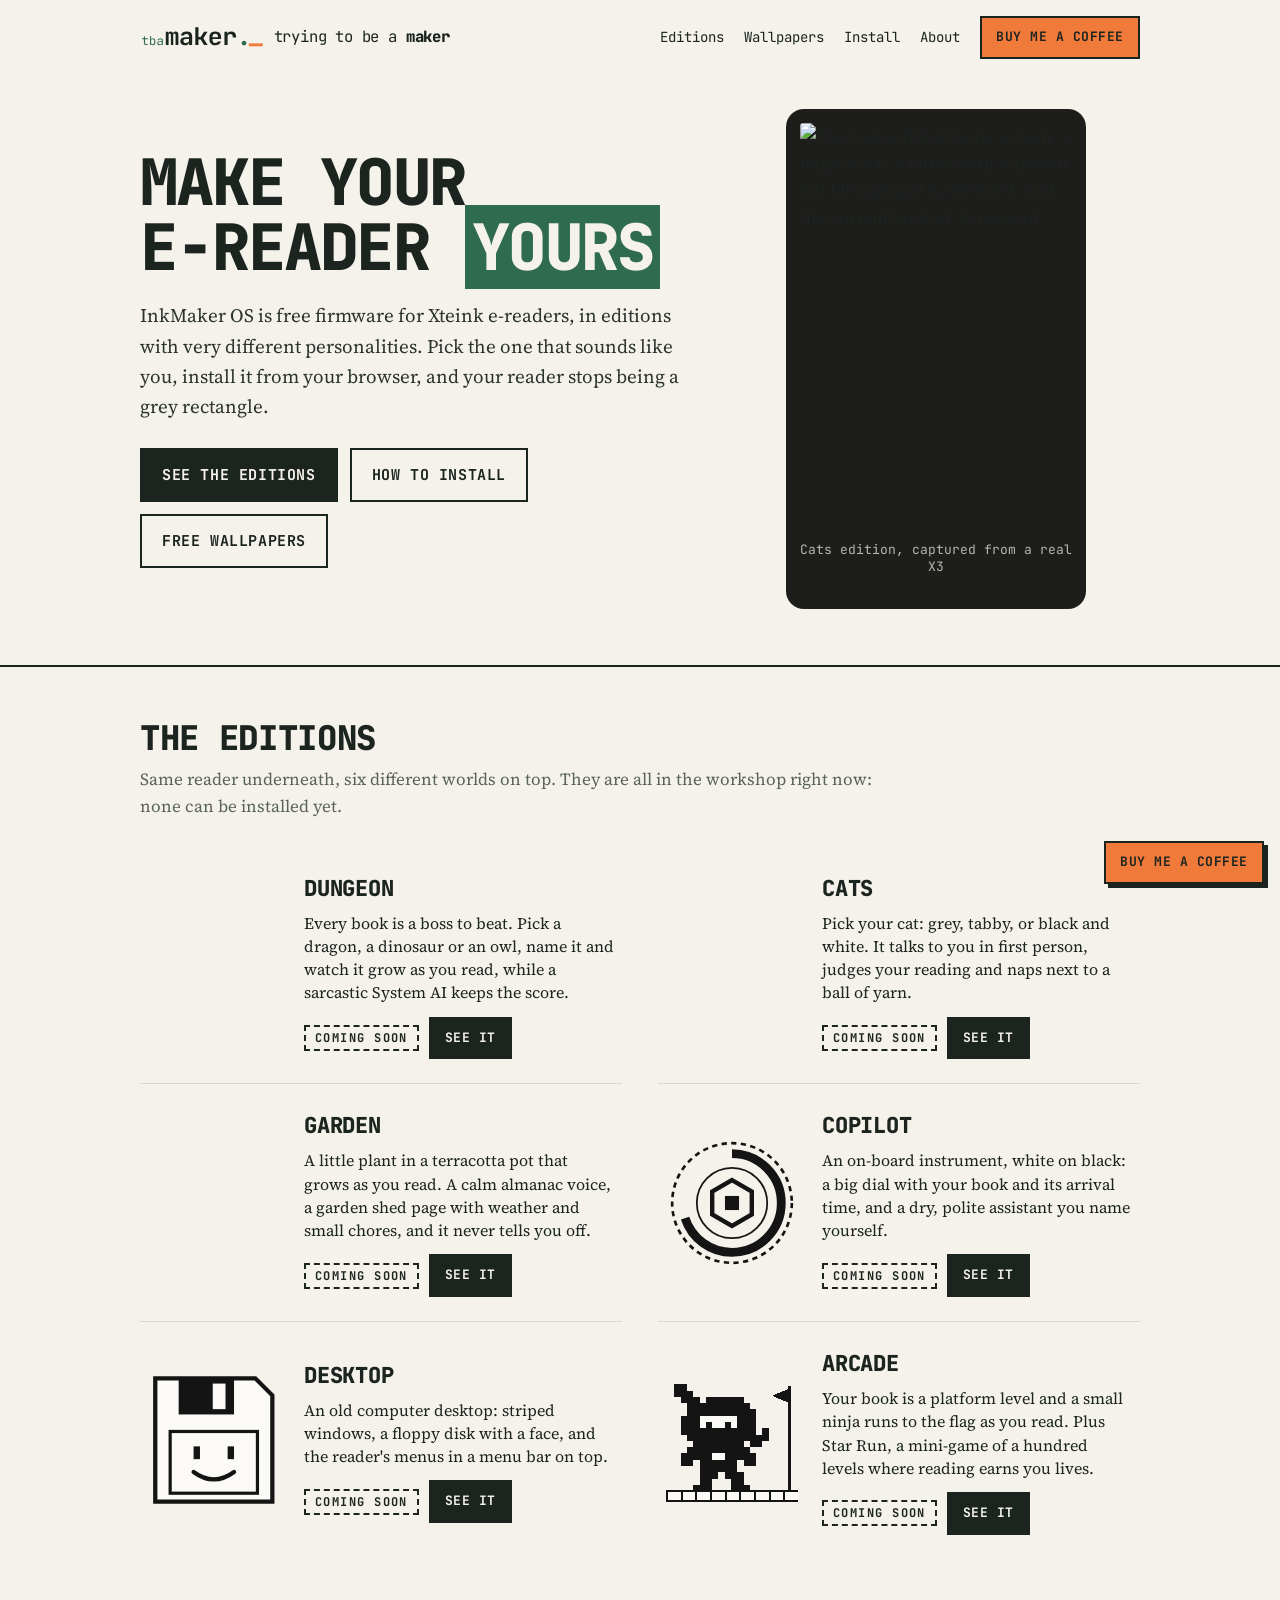
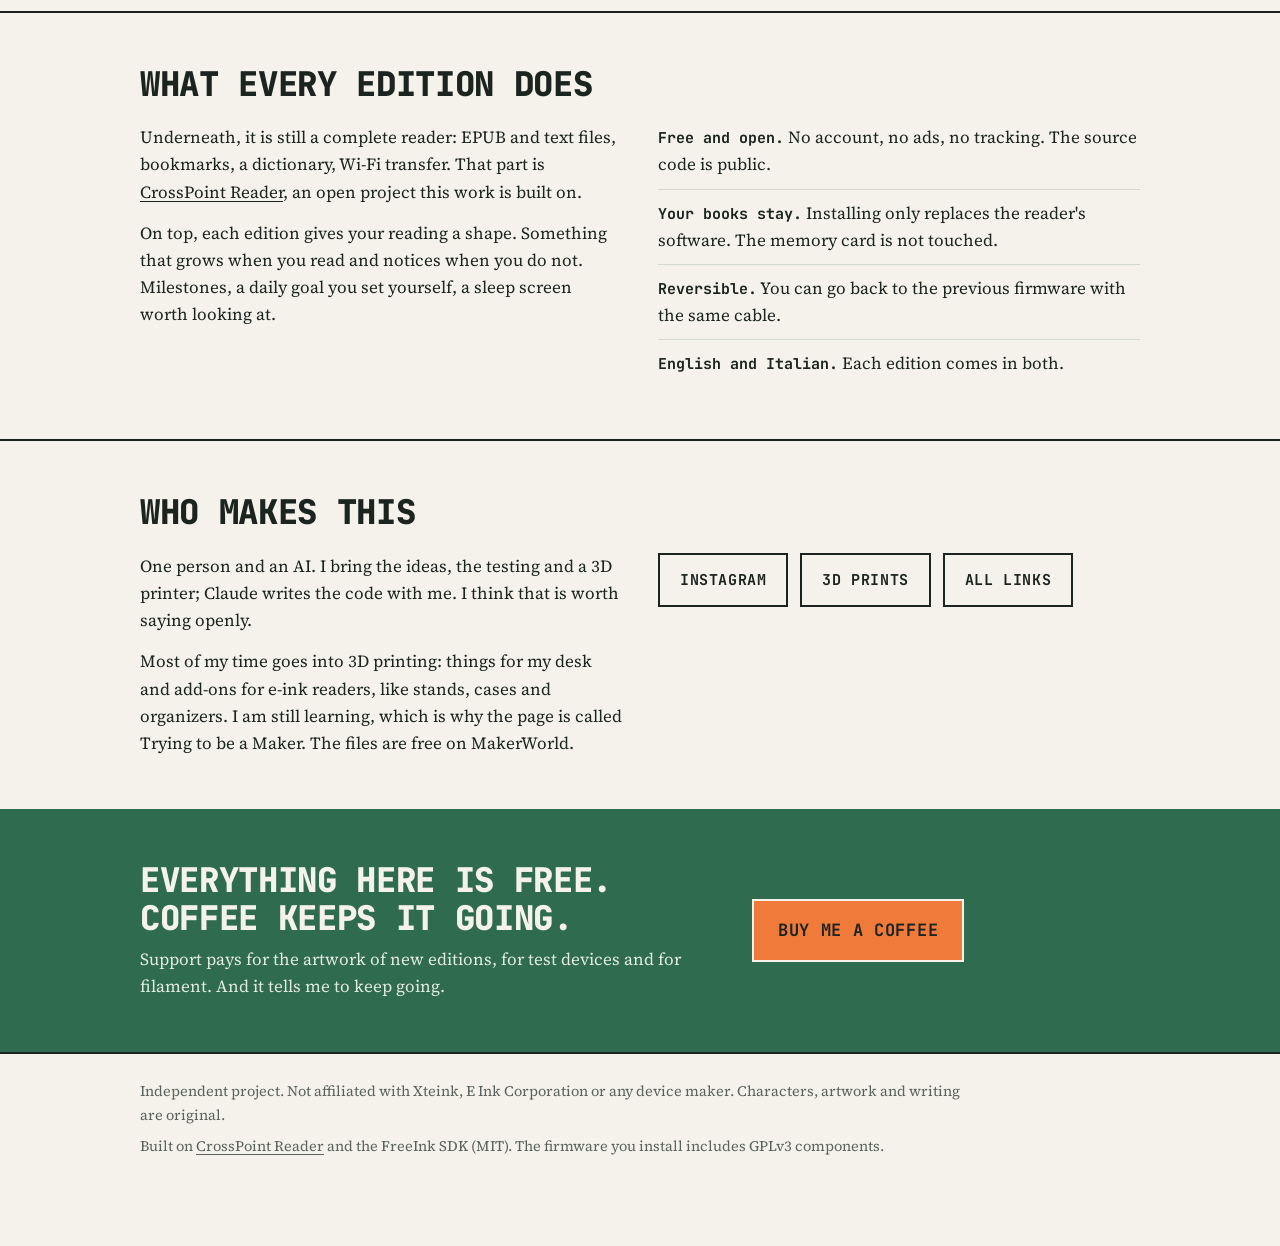
==== index.html @ 0db5577e "Nuovo marchio: Trying to be a Maker (tbamaker)" ====
<!doctype html>
<html lang="en">
<head>
<meta charset="utf-8">
<meta name="viewport" content="width=device-width, initial-scale=1">
<title>InkMaker OS — free firmware for Xteink e-readers · Trying to be a Maker</title>
<meta name="description" content="InkMaker OS, by Trying to be a Maker: free, open firmware editions for Xteink e-readers: a pet that grows as you read, a cat with opinions, a plant, and more.">
<link rel="icon" type="image/svg+xml" href="brand/favicon.svg">
<link rel="stylesheet" href="brand/brand.css?v=a68fa962">
<link rel="stylesheet" href="brand/site.css?v=b88172ac">
</head>
<body data-home="">
<div class="wrap">
  <nav class="top">
    <a class="wm" href="./"><img src="brand/mark.svg" alt=""><span class="wmt">trying to be a <b>maker</b></span></a>
    <span class="links">
      <a class="hide-s" href="#editions">Editions</a>
      <a class="hide-s" href="wallpapers.html">Wallpapers</a>
      <a class="hide-s" href="flash.html">Install</a>
      <a class="hide-s" href="#about">About</a>
      <a class="btn red small" data-support href="#support">Buy me a coffee</a>
    </span>
  </nav>

  <div class="hero">
    <div>
      <h1>Make your e&#8209;reader <em>yours</em></h1>
      <p class="lead" style="margin-top:20px">InkMaker OS is free firmware for Xteink e-readers, in editions with very different personalities. Pick the one that sounds like you, install it from your browser, and your reader stops being a grey rectangle.</p>
      <div class="cta">
        <a class="btn" href="#editions">See the editions</a>
        <a class="btn ghost" href="flash.html">How to install</a>
        <a class="btn ghost" href="wallpapers.html">Free wallpapers</a>
      </div>
    </div>
    <figure class="device">
      <img src="img/schermo_cats.png" width="528" height="792" alt="The Cats edition home screen: a large clock, a kitten with a speech bubble saying it is offended, and the current book at 26 percent.">
      <figcaption style="color:#b9b5a9">Cats edition, captured from a real X3</figcaption>
    </figure>
  </div>
</div>

<section id="editions"><div class="wrap">
  <h2>The editions</h2>
  <p class="sub">Same reader underneath, six different worlds on top. They are all in the workshop right now: none can be installed yet.</p>
  <div class="editions" id="editions-list"></div>
</div></section>

<section><div class="wrap">
  <h2>What every edition does</h2>
  <div class="two">
    <div>
      <p>Underneath, it is still a complete reader: EPUB and text files, bookmarks, a dictionary, Wi-Fi transfer. That part is <a href="https://github.com/crosspoint-reader/crosspoint-reader">CrossPoint Reader</a>, an open project this work is built on.</p>
      <p>On top, each edition gives your reading a shape. Something that grows when you read and notices when you do not. Milestones, a daily goal you set yourself, a sleep screen worth looking at.</p>
    </div>
    <ul class="plain">
      <li><b>Free and open.</b> No account, no ads, no tracking. The source code is public.</li>
      <li><b>Your books stay.</b> Installing only replaces the reader's software. The memory card is not touched.</li>
      <li><b>Reversible.</b> You can go back to the previous firmware with the same cable.</li>
      <li><b>English and Italian.</b> Each edition comes in both.</li>
    </ul>
  </div>
</div></section>

<section id="about"><div class="wrap">
  <h2>Who makes this</h2>
  <div class="two">
    <div>
      <p>One person and an AI. I bring the ideas, the testing and a 3D printer; Claude writes the code with me. I think that is worth saying openly.</p>
      <p>Most of my time goes into 3D printing: things for my desk and add-ons for e-ink readers, like stands, cases and organizers. I am still learning, which is why the page is called Trying to be a Maker. The files are free on MakerWorld.</p>
    </div>
    <div class="cta" style="display:flex;gap:12px;flex-wrap:wrap;align-content:start">
      <a class="btn ghost" data-link="instagram" href="#" hidden>Instagram</a>
      <a class="btn ghost" data-link="github" href="#" hidden>Source code</a>
      <a class="btn ghost" data-link="makerworld" href="#" hidden>3D prints</a>
      <a class="btn ghost" href="links/">All links</a>
    </div>
  </div>
</div></section>

<section class="support" id="support"><div class="wrap">
  <div>
    <h2>Everything here is free. Coffee keeps it going.</h2>
    <p>Support pays for the artwork of new editions, for test devices and for filament. And it tells me to keep going.</p>
  </div>
  <div>
    <a class="btn red" data-support href="#support">Buy me a coffee</a>
    <p class="note" data-support-note>Donations open soon.</p>
  </div>
</div></section>

<footer><div class="wrap">
  <p>Independent project. Not affiliated with Xteink, E Ink Corporation or any device maker. Characters, artwork and writing are original.</p>
  <p>Built on <a href="https://github.com/crosspoint-reader/crosspoint-reader">CrossPoint Reader</a> and the FreeInk SDK (MIT). The firmware you install includes GPLv3 components. <a data-link="github" href="#" hidden>The full source is public.</a></p>
</div></footer>

<a class="btn red small float" data-support href="#support">Buy me a coffee</a>

<script src="brand/links.js?v=770abdc5"></script>
<script src="brand/stats.js?v=b45d4a4b"></script>
<script src="brand/editions.js?v=75b545e7"></script>
<script src="brand/site.js?v=cec7f2b7"></script>
</body>
</html>
---- brand/brand.css ----
/* Trying to be a Maker — brand tokens and shared pieces (site, link page, post templates).
   Source of truth: 03_SITO/brand/brand.css. Palette V1 "bosco e arancio" (23 nov 2026). */
@import url("https://fonts.googleapis.com/css2?family=JetBrains+Mono:wght@400;700;800&family=Source+Serif+4:ital,opsz,wght@0,8..60,400;0,8..60,600;1,8..60,400&display=swap");

:root {
  --paper: #F4F2EA;   /* page background */
  --card:  #FBFAF5;   /* raised surfaces */
  --ink:   #1C2420;   /* text, frames (green-black) */
  --mid:   #59625C;   /* secondary text */
  --soft:  #D5DACF;   /* hairlines */
  --line:  #1C2420;   /* frames */
  --green: #2F6B4F;   /* main colour: title bands, inverted words, big surfaces */
  --sage:  #A9C4A0;   /* light green: on dark backgrounds, highlights */
  --orange: #F07A3A;  /* the accent: one per view (support button, the cursor) */
  --orange-text: #B4511D; /* orange for small text on paper (contrast) */
  /* old names, kept so older pages still work: "red" is now the orange accent */
  --red: var(--orange);
  --red-text: var(--orange-text);
  --mono: "JetBrains Mono", ui-monospace, "SF Mono", Menlo, Consolas, monospace;
  --serif: "Source Serif 4", Georgia, "Iowan Old Style", serif;
}

/* Wordmark: the "tbamaker._" mark (image) + "trying to be a maker" */
.wm { display:inline-flex; align-items:center; gap:.5em; font-family:var(--mono); font-weight:400;
      letter-spacing:-.01em; color:var(--ink); text-decoration:none; white-space:nowrap; }
.wm img { height:1.25em; width:auto; display:block; }
.wm b { font-weight:800; }
.wm .wmt { font-size:.82em; }
.wm.inv { color:var(--paper); }
/* old "Lab" box, no longer used in the wordmark */
.lab { display:none; }

/* "System window": green title band over a framed card */
.win { border:2px solid var(--ink); background:var(--card); }
.win > header { background:var(--green); color:var(--paper); font-family:var(--mono); font-size:13px; font-weight:700;
                letter-spacing:.12em; padding:6px 12px; text-transform:uppercase; display:flex; justify-content:space-between; gap:10px; }

.btn { display:inline-block; font-family:var(--mono); font-size:15px; font-weight:700; letter-spacing:.04em; text-transform:uppercase;
       text-decoration:none; padding:13px 20px; border:2px solid var(--ink); background:var(--ink); color:var(--paper); cursor:pointer; }
.btn.ghost { background:transparent; color:var(--ink); }
.btn.red, .btn.accent { background:var(--orange); border-color:var(--ink); color:var(--ink); }
.btn:hover { transform:translate(-1px,-1px); box-shadow:3px 3px 0 var(--ink); }
/* the cursor: a short orange bar, the brand's "still trying" sign (was the red pixel) */
.px { display:inline-block; width:.9em; height:.2em; background:var(--orange); vertical-align:baseline; }
---- brand/site.css ----
/* Trying to be a Maker — layout of the site pages (index, flash). Tokens and shared pieces: brand.css */
* { box-sizing:border-box; }
[hidden] { display:none !important; }
html { scroll-behavior:smooth; }
body { margin:0; background:var(--paper); color:var(--ink); font:17px/1.6 var(--serif); -webkit-font-smoothing:antialiased; }
::selection { background:var(--ink); color:var(--paper); }
a { color:inherit; text-underline-offset:3px; }
:focus-visible { outline:3px solid var(--red); outline-offset:3px; }
.wrap { max-width:1040px; margin:0 auto; padding:0 20px; }
h1, h2, h3 { font-family:var(--mono); text-wrap:balance; margin:0; }
h1 { font-weight:800; font-size:clamp(36px, 6.4vw, 64px); line-height:1.02; letter-spacing:-.03em; text-transform:uppercase; }
h1 em { font-style:normal; background:var(--green); color:var(--paper); padding:0 .12em; }
h2 { font-weight:800; font-size:clamp(24px, 3.4vw, 34px); line-height:1.1; letter-spacing:-.01em; text-transform:uppercase; }
h3 { font-weight:800; font-size:22px; letter-spacing:-.01em; text-transform:uppercase; }
p { margin:0; }
.lead { font-size:19px; max-width:33em; color:#2B332E; }
.sub { color:var(--mid); max-width:44em; margin-top:10px; }

nav.top { display:flex; align-items:center; justify-content:space-between; gap:14px; padding:16px 0; font-family:var(--mono); font-size:14px; }
nav.top .wm { font-size:19px; }
nav.top .links { display:flex; gap:20px; align-items:center; }
nav.top .links a { text-decoration:none; }
nav.top .links a:hover, nav.top .links a[aria-current="page"] { text-decoration:underline; text-decoration-thickness:2px; }
.btn.small { font-size:13px; padding:9px 14px; }

.hero { display:grid; grid-template-columns:1.15fr .85fr; gap:40px; align-items:center; padding:34px 0 56px; }
.hero > * { min-width:0; }
.hero .cta { display:flex; gap:12px; flex-wrap:wrap; margin-top:26px; }
.device { width:min(100%, 300px); margin:0 auto; background:#1d1d1b; padding:14px 14px 34px; border-radius:18px; }
.device img { display:block; width:100%; height:auto; image-rendering:auto; border-radius:3px; }
.device figcaption { font:400 13px var(--mono); color:var(--mid); text-align:center; margin-top:10px; }
figure { margin:0; }

section { padding:52px 0; border-top:2px solid var(--ink); }

/* Editions: a catalogue of rows, not a grid of cards */
.editions { margin-top:26px; display:grid; grid-template-columns:1fr 1fr; column-gap:36px; }
.ed { display:grid; grid-template-columns:132px 1fr; gap:24px; align-items:center; padding:24px 8px; border-top:1px solid var(--soft); }
.ed:nth-child(-n+2) { border-top:0; }
.ed .art { height:132px; display:flex; align-items:center; justify-content:center; }
.ed .art img, .ed .art svg { max-width:100%; max-height:132px; width:auto; height:auto; display:block; }
.ed .art img { mix-blend-mode:multiply; } /* screen captures have a white background */
.ed p { font-size:16px; line-height:1.45; margin-top:6px; }
.ed .row { display:flex; gap:10px; align-items:center; margin-top:12px; flex-wrap:wrap; }
.tag { display:inline-block; font:700 12px var(--mono); letter-spacing:.12em; text-transform:uppercase; border:2px dashed var(--ink); padding:3px 9px; }
.tag.ready { border-style:solid; background:var(--ink); color:var(--paper); }
.btn[aria-disabled="true"] { background:transparent; color:var(--mid); border-color:var(--soft); cursor:not-allowed; pointer-events:none; }

.two { display:grid; grid-template-columns:1fr 1fr; gap:36px; align-items:start; margin-top:22px; }
.two > * { min-width:0; }
.two p + p { margin-top:14px; }
ul.plain { list-style:none; margin:0; padding:0; }
ul.plain li { padding:10px 0; border-top:1px solid var(--soft); }
ul.plain li:first-child { border-top:0; padding-top:0; }
ul.plain b { font-family:var(--mono); font-size:15px; }

.support { background:var(--green); color:var(--paper); border-top:0; }
.support .wrap { display:grid; grid-template-columns:1.2fr .8fr; gap:30px; align-items:center; }
.support h2 { color:var(--paper); }
.support p { color:#E3EBDF; margin-top:10px; max-width:34em; }
.support .btn.red { border-color:var(--paper); font-size:17px; padding:16px 24px; }
.support .note { font:400 13px var(--mono); color:var(--sage); margin-top:10px; }

/* The support button that follows you on every page */
.float { position:fixed; right:16px; bottom:16px; z-index:20; box-shadow:4px 4px 0 var(--ink); }

footer { border-top:2px solid var(--ink); padding:26px 0 80px; font-size:14.5px; color:var(--mid); }
footer p { max-width:58em; margin-bottom:8px; }

/* Install page */
.pick { display:grid; gap:10px; margin-top:14px; }
.pick.cols2 { grid-template-columns:1fr 1fr; }
.pick.cols3 { grid-template-columns:repeat(3, 1fr); }
.opt { position:relative; display:block; border:2px solid var(--ink); background:var(--card); padding:14px 16px; cursor:pointer; }
.opt input { position:absolute; opacity:0; inset:0; cursor:pointer; }
.opt b { font:800 17px var(--mono); text-transform:uppercase; display:block; }
.opt small { display:block; font-size:14px; color:var(--mid); line-height:1.35; margin-top:3px; }
.opt:has(input:checked) { background:var(--ink); color:var(--paper); }
.opt:has(input:checked) small { color:#D5DACF; }
.opt:has(input:focus-visible) { outline:3px solid var(--red); outline-offset:3px; }
.opt:has(input:disabled) { border-style:dashed; background:transparent; color:var(--mid); cursor:not-allowed; }
.step { padding:28px 0; border-top:1px solid var(--soft); }
.step:first-of-type { border-top:0; padding-top:8px; }
.step h3 span { display:inline-block; background:var(--ink); color:var(--paper); padding:0 .4em; margin-right:.5em; }
.go { margin-top:18px; display:flex; gap:16px; align-items:center; flex-wrap:wrap; }
.go .msg { font-size:15.5px; color:var(--mid); max-width:30em; }
esp-web-install-button button { font:700 16px var(--mono); letter-spacing:.04em; text-transform:uppercase; padding:15px 24px; border:2px solid var(--ink); background:var(--ink); color:var(--paper); cursor:pointer; }
.callout { border:2px dashed var(--ink); padding:14px 16px; font-size:15.5px; margin-top:16px; }
.callout b { font-family:var(--mono); font-size:13.5px; letter-spacing:.06em; text-transform:uppercase; }
details { border-bottom:1px solid var(--soft); padding:12px 0; }
details summary { cursor:pointer; font:700 15.5px var(--mono); }
details p { margin:8px 0 2px; max-width:48em; }

@media (max-width:860px) {
  .hero, .two, .support .wrap, .editions { grid-template-columns:1fr; }
  .ed:nth-child(2) { border-top:1px solid var(--soft); }
  .pick.cols3 { grid-template-columns:1fr; }
  nav.top .links a.hide-s { display:none; }
  body { font-size:16.5px; }
  .ed { grid-template-columns:96px 1fr; gap:16px; }
  .ed .art { height:96px; } .ed .art img, .ed .art svg { max-height:96px; }
}
@media (max-width:520px) { .pick.cols2 { grid-template-columns:1fr; } }
@media (prefers-reduced-motion:reduce) { html { scroll-behavior:auto; } .btn:hover { transform:none; } }

/* Wallpapers page */
.wp-head { padding:26px 0 30px; }
.wp-controls { display:grid; grid-template-columns:1.3fr 1fr; gap:28px; padding:24px 0; border-top:2px solid var(--ink); }
.wp-controls fieldset { border:0; margin:0; padding:0; min-width:0; }
.wp-controls legend { font:700 13px var(--mono); letter-spacing:.12em; text-transform:uppercase; padding:0; }
.wp-controls .pick { margin-top:10px; }
.wp-bar { display:flex; align-items:center; gap:14px; flex-wrap:wrap; padding:18px 0 4px; border-top:1px solid var(--soft); }
.wp-label { font:700 13px var(--mono); letter-spacing:.12em; text-transform:uppercase; }
.chip .n { font-weight:400; opacity:.65; margin-left:2px; }
.chips { display:flex; gap:8px; flex-wrap:wrap; }
.chip { font:700 13px var(--mono); letter-spacing:.06em; text-transform:uppercase; padding:7px 12px; border:2px solid var(--ink); background:transparent; color:var(--ink); cursor:pointer; }
.chip[aria-pressed="true"] { background:var(--ink); color:var(--paper); }
.chip:hover { box-shadow:2px 2px 0 var(--ink); }
.wp-count { font:400 13px var(--mono); color:var(--mid); margin:8px 0 18px; }
.wp-grid { display:grid; grid-template-columns:repeat(auto-fill, minmax(200px, 1fr)); gap:34px 26px; padding-bottom:56px; }
.wp { min-width:0; }
.wp .frame { display:block; background:#1d1d1b; padding:9px 9px 22px; border-radius:12px; transition:transform .15s; }
.wp .frame:hover { transform:translateY(-3px); }
.wp .frame img { display:block; width:100%; height:auto; border-radius:2px; background:#fff; }
.wp .meta { display:flex; flex-direction:column; align-items:flex-start; gap:5px; margin-top:12px; min-height:62px; }
.wp h3 { font-size:15px; letter-spacing:0; text-transform:none; }
.wp .tag { font-size:10.5px; padding:2px 6px; border-width:1.5px; white-space:nowrap; }
.wp .dl { display:flex; gap:8px; margin-top:10px; }
.wp .dl .btn { flex:1; text-align:center; padding:8px 10px; }
ol.steps { margin:0; padding:0; list-style:none; counter-reset:s; }
ol.steps li { counter-increment:s; position:relative; padding:12px 0 12px 46px; border-top:1px solid var(--soft); }
ol.steps li:first-child { border-top:0; padding-top:0; }
ol.steps li::before { content:counter(s); position:absolute; left:0; top:10px; width:30px; height:30px; display:grid; place-items:center; background:var(--ink); color:var(--paper); font:800 15px var(--mono); }
ol.steps li:first-child::before { top:-2px; }
code { font:400 .9em var(--mono); background:var(--card); border:1px solid var(--soft); padding:0 .3em; }
@media (max-width:860px) { .wp-controls { grid-template-columns:1fr; } }
@media (max-width:520px) { .wp-grid { grid-template-columns:1fr 1fr; gap:24px 14px; } }
@media (prefers-reduced-motion:reduce) { .wp .frame:hover { transform:none; } }
.wp-controls .pick.cols2 { grid-template-columns:1fr 1fr; }
@media (max-width:520px) { .wp-controls .opt { padding:10px 12px; } .wp-controls .opt b { font-size:15px; } .wp-head { padding:14px 0 22px; } }

/* Edition pages (edition.html?e=<id>) */
.crumbs { font:700 13px var(--mono); letter-spacing:.06em; text-transform:uppercase; margin:6px 0 0; }
.crumbs a { text-decoration:none; }
.crumbs a:hover { text-decoration:underline; }
.kicker { font:700 13px var(--mono); letter-spacing:.12em; text-transform:uppercase; color:var(--red-text); margin-bottom:14px; }
.ed-hero { display:grid; grid-template-columns:1.3fr .7fr; gap:40px; align-items:center; padding:22px 0 56px; }
.ed-hero > * { min-width:0; }
.ed-hero .cta { display:flex; gap:12px; flex-wrap:wrap; margin-top:26px; }
.ed-hero-art { display:flex; align-items:center; justify-content:center; padding:24px; }
.ed-hero-art img, .ed-hero-art svg { width:100%; max-width:260px; max-height:260px; height:auto; mix-blend-mode:multiply; }
.shots { display:grid; grid-template-columns:repeat(5, minmax(0, 1fr)); gap:22px; margin-top:26px; }
.shot .device { width:100%; padding:9px 9px 24px; border-radius:12px; }
.shot figcaption { font-size:14.5px; line-height:1.4; color:var(--mid); margin-top:12px; }
.shot figcaption b { display:block; font:700 13px var(--mono); letter-spacing:.08em; text-transform:uppercase; color:var(--ink); margin-bottom:3px; }
.cast { display:flex; gap:22px; flex-wrap:wrap; margin:14px 0 6px; }
.cast figure { width:132px; }
.cast .art { height:120px; display:flex; align-items:center; justify-content:center; }
.cast .art img, .cast .art svg { max-width:100%; max-height:120px; width:auto; height:auto; mix-blend-mode:multiply; }
.cast figcaption { font-size:14px; line-height:1.35; color:var(--mid); margin-top:8px; }
.cast figcaption b { display:block; font:700 13px var(--mono); letter-spacing:.06em; text-transform:uppercase; color:var(--ink); }
.others { display:grid; grid-template-columns:repeat(5, minmax(0, 1fr)); gap:14px; margin-top:22px; }
.other { display:flex; flex-direction:column; align-items:center; gap:10px; padding:16px 10px; border:2px solid var(--ink); background:var(--card); text-decoration:none; }
.other:hover { transform:translate(-1px,-1px); box-shadow:4px 4px 0 var(--ink); }
.other .art { height:72px; display:flex; align-items:center; justify-content:center; }
.other .art img, .other .art svg { max-height:72px; max-width:100%; width:auto; height:auto; mix-blend-mode:multiply; }
.other b { font:800 15px var(--mono); text-transform:uppercase; }
.ed h3 a { text-decoration:none; }
.ed h3 a:hover { text-decoration:underline; text-decoration-thickness:2px; }
@media (max-width:1000px) { .shots { grid-template-columns:repeat(3, minmax(0, 1fr)); } }
@media (max-width:860px) {
  .ed-hero { grid-template-columns:1fr; padding-bottom:36px; }
  .ed-hero-art { order:-1; justify-content:flex-start; padding:8px 0 0; }
  .ed-hero-art img, .ed-hero-art svg { max-width:150px; max-height:150px; }
  .others { grid-template-columns:repeat(3, minmax(0, 1fr)); }
}
@media (max-width:520px) {
  .shots { display:flex; overflow-x:auto; scroll-snap-type:x mandatory; gap:16px; padding-bottom:10px; margin-right:-20px; }
  .shot { flex:0 0 68%; scroll-snap-align:start; }
  .others { grid-template-columns:repeat(2, minmax(0, 1fr)); }
}
.other .art svg { height:72px; width:auto; max-width:100%; }
.cast .art svg { height:110px; width:auto; max-width:100%; }
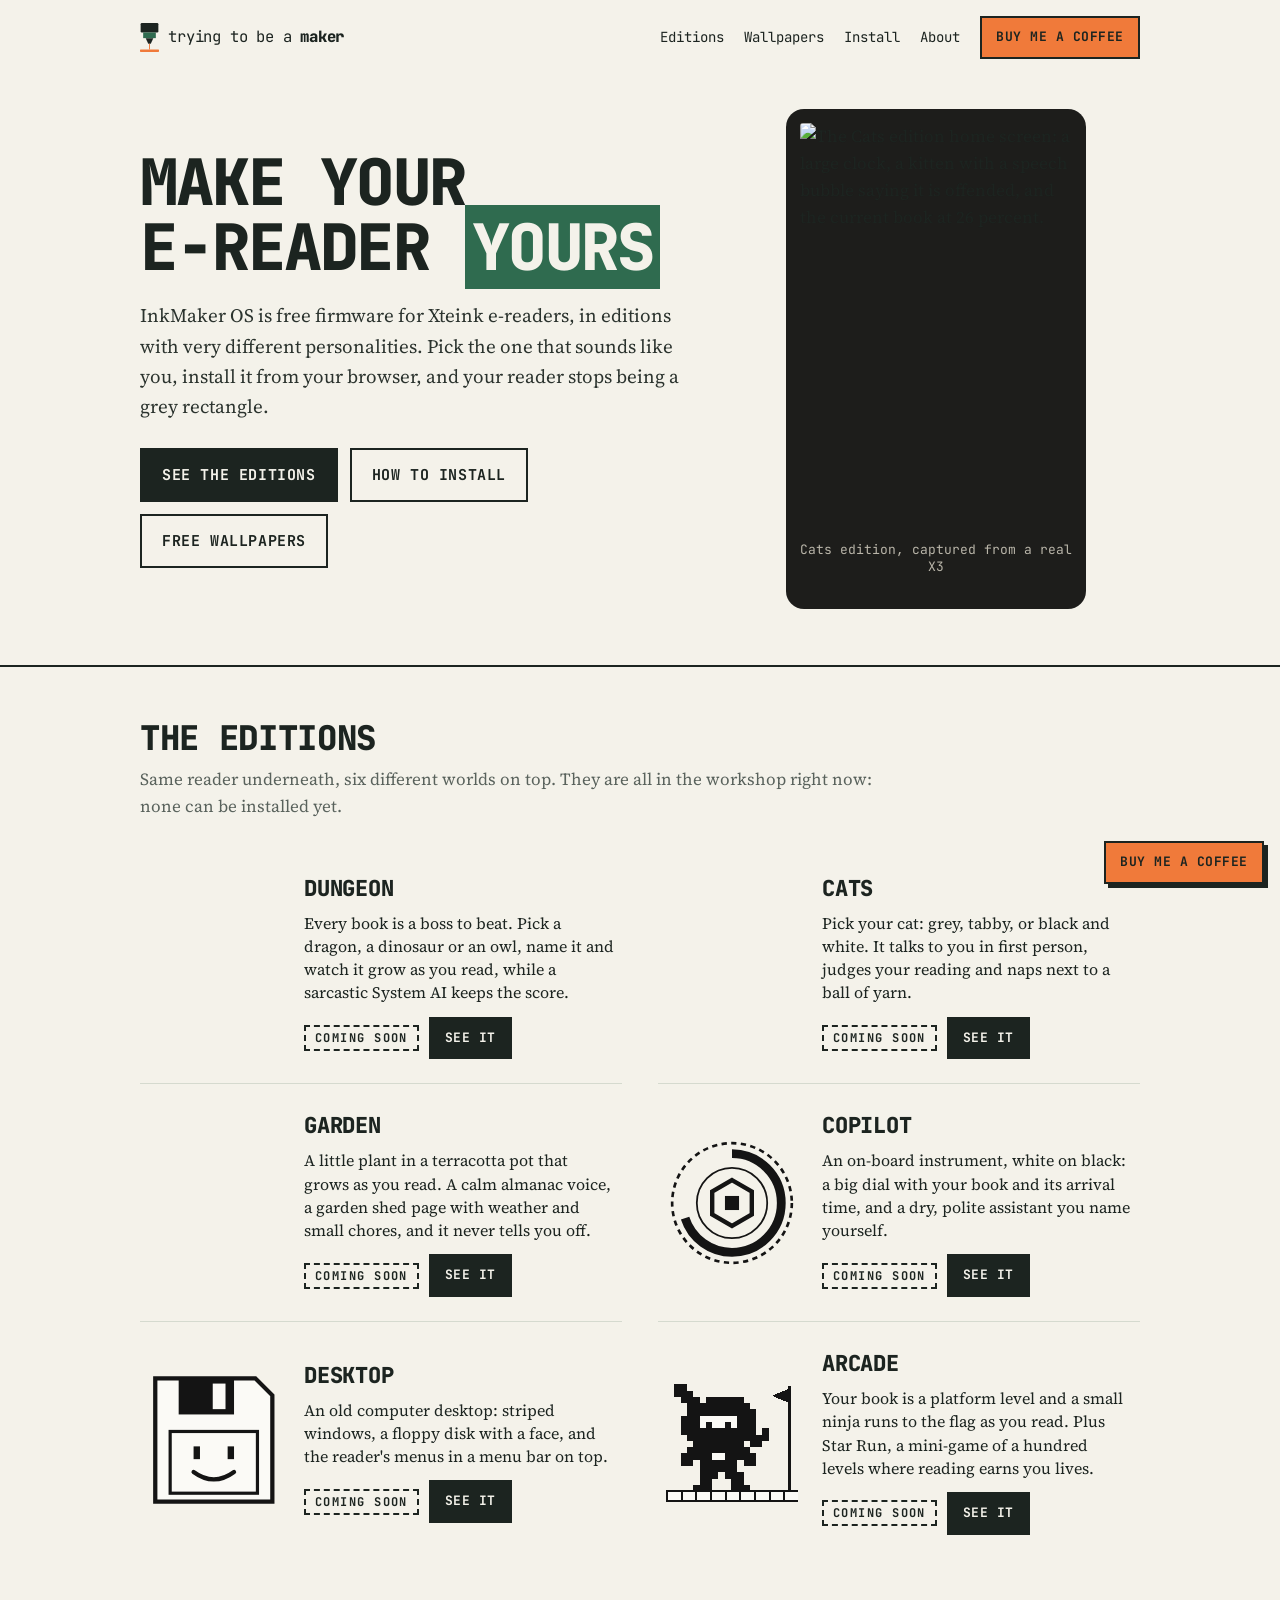
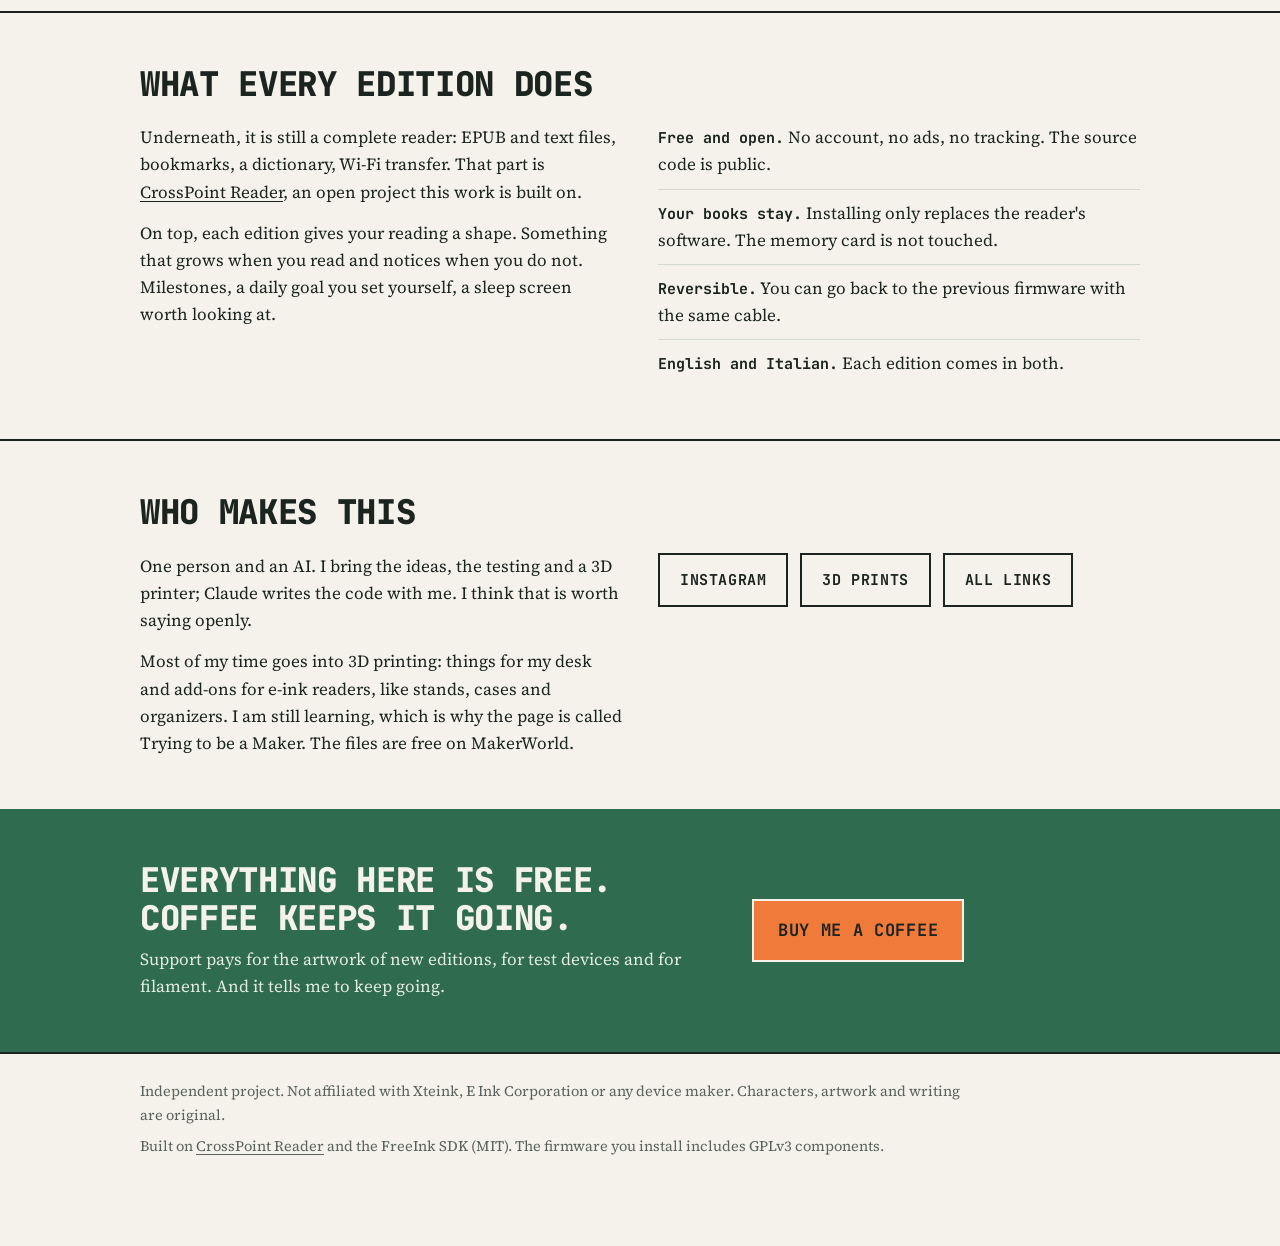
==== commit 216b28cc: "Logo con l'ugello, firma degli sfondi" ====
--- a/index.html
+++ b/index.html
@@ -6,7 +6,7 @@
 <title>InkMaker OS — free firmware for Xteink e-readers · Trying to be a Maker</title>
 <meta name="description" content="InkMaker OS, by Trying to be a Maker: free, open firmware editions for Xteink e-readers: a pet that grows as you read, a cat with opinions, a plant, and more.">
 <link rel="icon" type="image/svg+xml" href="brand/favicon.svg">
-<link rel="stylesheet" href="brand/brand.css?v=a68fa962">
+<link rel="stylesheet" href="brand/brand.css?v=e77d7192">
 <link rel="stylesheet" href="brand/site.css?v=b88172ac">
 </head>
 <body data-home="">
--- a/brand/brand.css
+++ b/brand/brand.css
@@ -23,7 +23,7 @@
 /* Wordmark: the "tbamaker._" mark (image) + "trying to be a maker" */
 .wm { display:inline-flex; align-items:center; gap:.5em; font-family:var(--mono); font-weight:400;
       letter-spacing:-.01em; color:var(--ink); text-decoration:none; white-space:nowrap; }
-.wm img { height:1.25em; width:auto; display:block; }
+.wm img { height:1.5em; width:auto; display:block; }
 .wm b { font-weight:800; }
 .wm .wmt { font-size:.82em; }
 .wm.inv { color:var(--paper); }
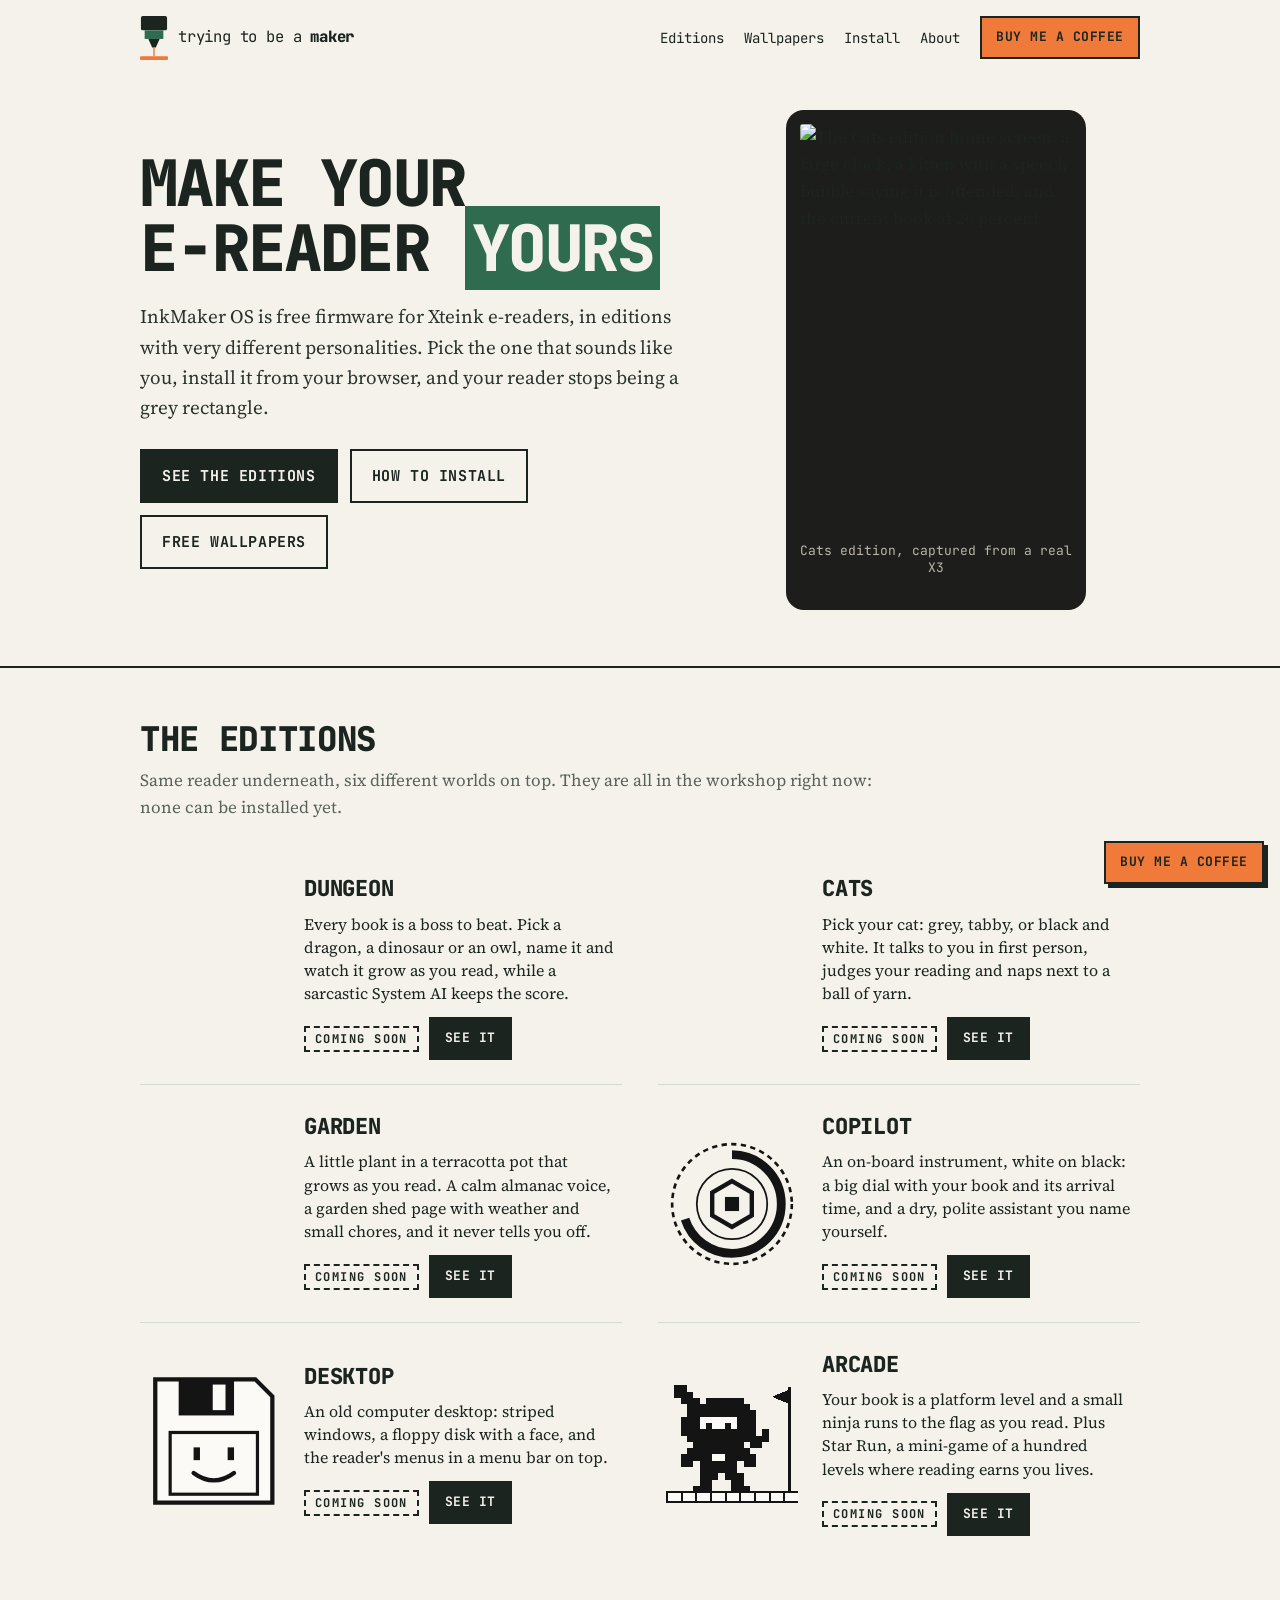
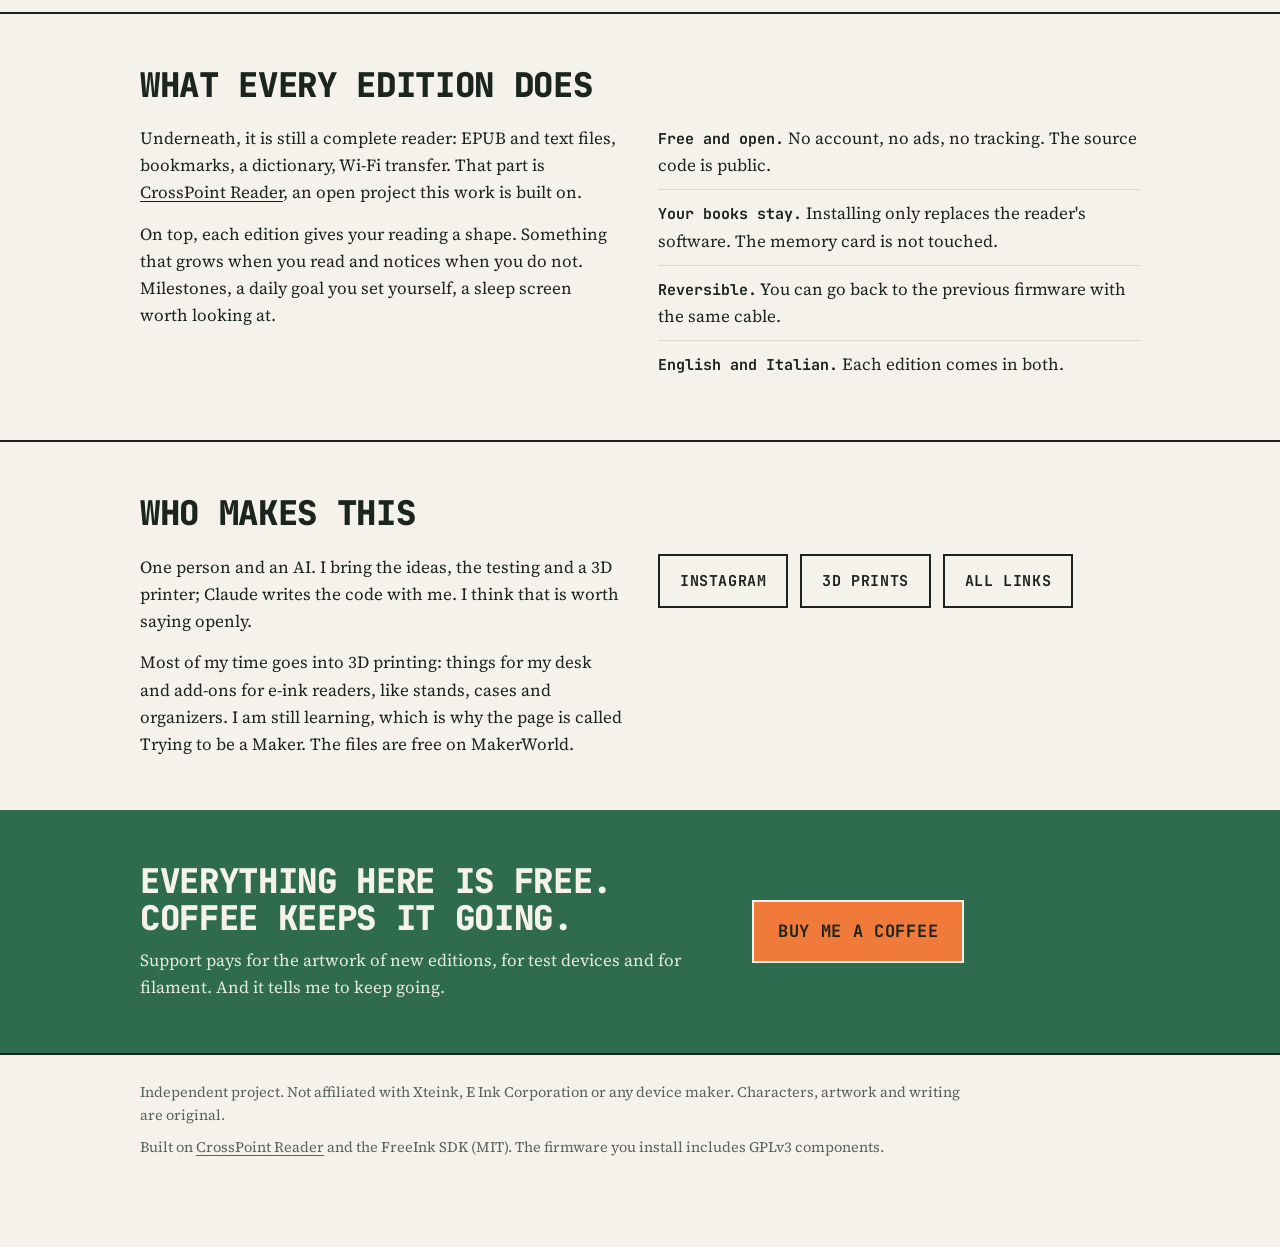
==== commit eab02f15: "Logo piu' grande nella barra" ====
--- a/index.html
+++ b/index.html
@@ -7,7 +7,7 @@
 <meta name="description" content="InkMaker OS, by Trying to be a Maker: free, open firmware editions for Xteink e-readers: a pet that grows as you read, a cat with opinions, a plant, and more.">
 <link rel="icon" type="image/svg+xml" href="brand/favicon.svg">
 <link rel="stylesheet" href="brand/brand.css?v=e77d7192">
-<link rel="stylesheet" href="brand/site.css?v=b88172ac">
+<link rel="stylesheet" href="brand/site.css?v=4143c7c7">
 </head>
 <body data-home="">
 <div class="wrap">
--- a/brand/site.css
+++ b/brand/site.css
@@ -18,6 +18,7 @@
 
 nav.top { display:flex; align-items:center; justify-content:space-between; gap:14px; padding:16px 0; font-family:var(--mono); font-size:14px; }
 nav.top .wm { font-size:19px; }
+nav.top .wm img { height:2.3em; }
 nav.top .links { display:flex; gap:20px; align-items:center; }
 nav.top .links a { text-decoration:none; }
 nav.top .links a:hover, nav.top .links a[aria-current="page"] { text-decoration:underline; text-decoration-thickness:2px; }
